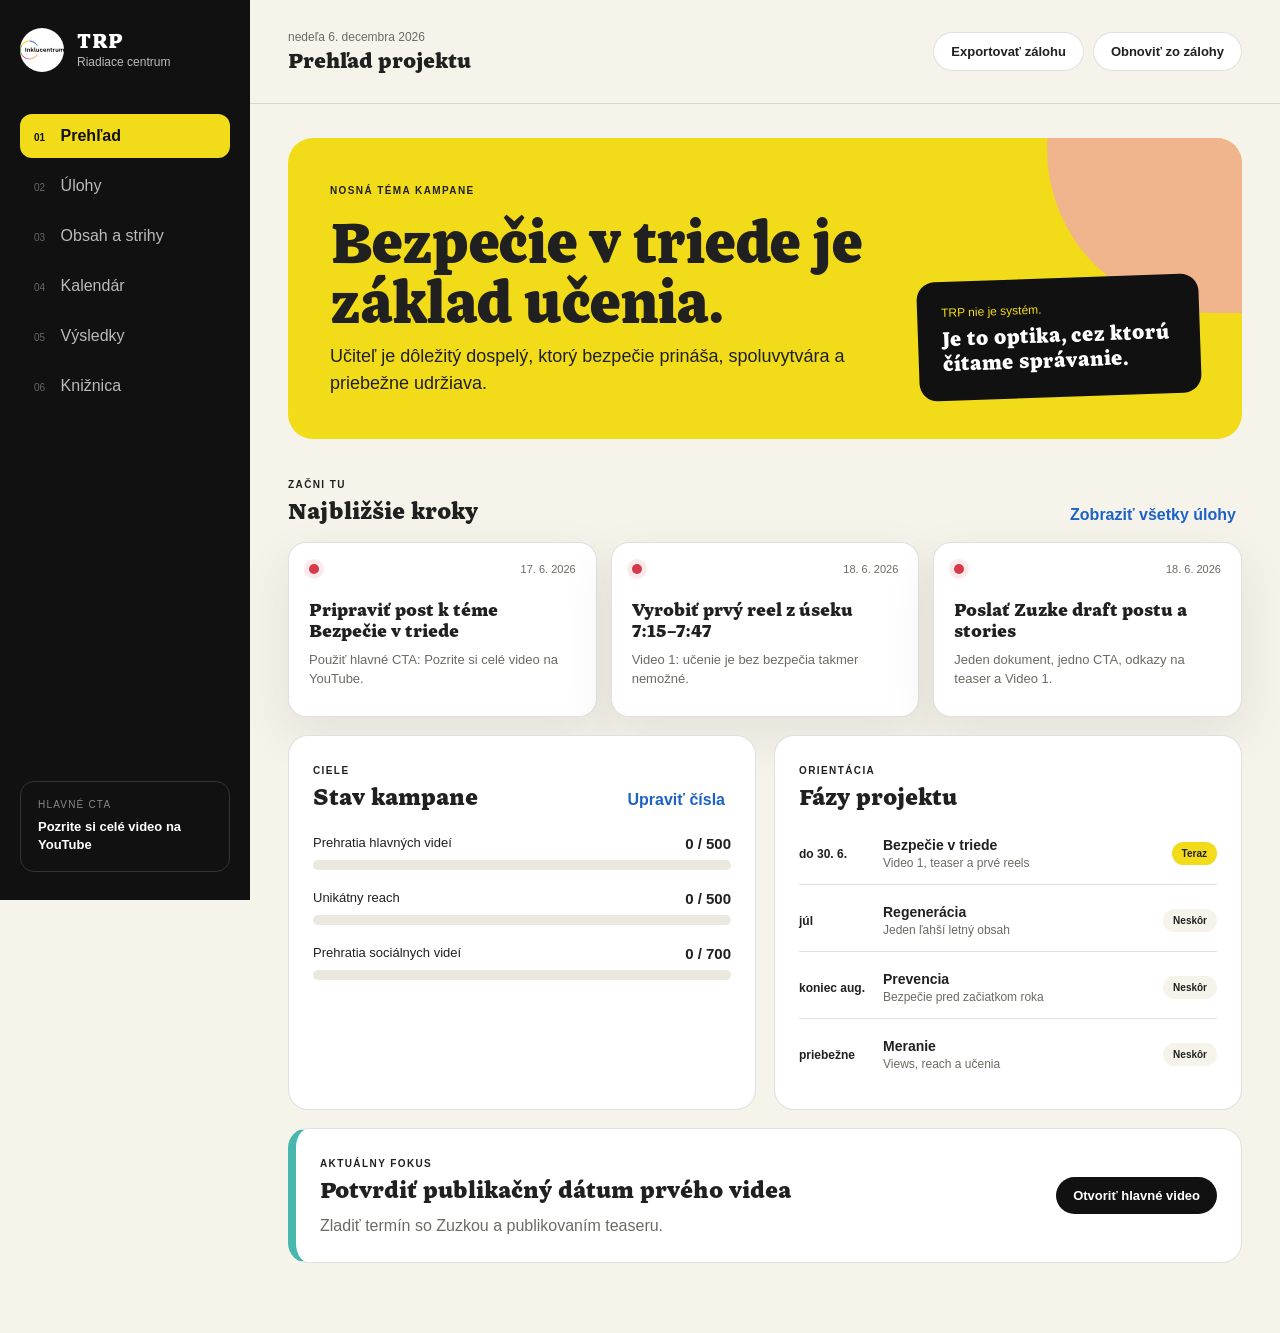
==== dashboard/index.html @ fccb1de4 "Publish TRP campaign dashboard" ====
<!doctype html>
<html lang="sk">
<head>
  <meta charset="utf-8">
  <meta name="viewport" content="width=device-width, initial-scale=1">
  <meta name="theme-color" content="#f2db18">
  <title>TRP Riadiace centrum</title>
  <link rel="stylesheet" href="styles.css">
</head>
<body>
  <div class="app-shell">
    <aside class="sidebar">
      <div class="brand">
        <img src="../assets/Inklucentrum_logo_kruh.svg" alt="">
        <div>
          <strong>TRP</strong>
          <span>Riadiace centrum</span>
        </div>
      </div>

      <nav class="nav" aria-label="Hlavná navigácia">
        <button class="nav-item active" data-view="overview"><span>01</span> Prehľad</button>
        <button class="nav-item" data-view="tasks"><span>02</span> Úlohy</button>
        <button class="nav-item" data-view="content"><span>03</span> Obsah a strihy</button>
        <button class="nav-item" data-view="calendar"><span>04</span> Kalendár</button>
        <button class="nav-item" data-view="results"><span>05</span> Výsledky</button>
        <button class="nav-item" data-view="library"><span>06</span> Knižnica</button>
      </nav>

      <div class="sidebar-foot">
        <span>Hlavné CTA</span>
        <strong>Pozrite si celé video na YouTube</strong>
      </div>
    </aside>

    <main>
      <header class="topbar">
        <button class="menu-button" id="menuButton" aria-label="Otvoriť menu">Menu</button>
        <div>
          <p id="todayLabel"></p>
          <h1 id="viewTitle">Prehľad projektu</h1>
        </div>
        <div class="top-actions">
          <button class="button secondary" id="exportButton">Exportovať zálohu</button>
          <label class="button secondary file-button">
            Obnoviť zo zálohy
            <input type="file" id="importInput" accept=".json">
          </label>
        </div>
      </header>

      <section class="view active" id="overview">
        <div class="hero">
          <div>
            <span class="eyebrow">Nosná téma kampane</span>
            <h2>Bezpečie v triede je základ učenia.</h2>
            <p>Učiteľ je dôležitý dospelý, ktorý bezpečie prináša, spoluvytvára a priebežne udržiava.</p>
          </div>
          <div class="hero-statement">
            <span>TRP nie je systém.</span>
            <strong>Je to optika, cez ktorú čítame správanie.</strong>
          </div>
        </div>

        <div class="section-heading">
          <div>
            <span class="section-kicker">Začni tu</span>
            <h3>Najbližšie kroky</h3>
          </div>
          <button class="text-button" data-go="tasks">Zobraziť všetky úlohy</button>
        </div>
        <div class="next-actions" id="nextActions"></div>

        <div class="dashboard-grid">
          <section class="panel">
            <div class="panel-head">
              <div>
                <span class="section-kicker">Ciele</span>
                <h3>Stav kampane</h3>
              </div>
              <button class="text-button" data-go="results">Upraviť čísla</button>
            </div>
            <div id="overviewMetrics" class="metric-stack"></div>
          </section>

          <section class="panel">
            <div class="panel-head">
              <div>
                <span class="section-kicker">Orientácia</span>
                <h3>Fázy projektu</h3>
              </div>
            </div>
            <div class="phase-list" id="phaseList"></div>
          </section>
        </div>

        <section class="panel focus-panel">
          <div>
            <span class="section-kicker">Aktuálny fokus</span>
            <h3 id="focusTitle"></h3>
            <p id="focusDescription"></p>
          </div>
          <a class="button dark" id="focusLink" target="_blank" rel="noreferrer">Otvoriť hlavné video</a>
        </section>
      </section>

      <section class="view" id="tasks">
        <div class="toolbar">
          <div class="filter-group" id="taskFilters">
            <button class="filter active" data-filter="all">Všetky</button>
            <button class="filter" data-filter="next">Najbližšie</button>
            <button class="filter" data-filter="progress">Rozpracované</button>
            <button class="filter" data-filter="done">Hotové</button>
          </div>
          <button class="button dark" id="addTaskButton">+ Pridať úlohu</button>
        </div>
        <div id="taskList" class="task-board"></div>
      </section>

      <section class="view" id="content">
        <div class="content-intro">
          <div>
            <span class="section-kicker">Video knižnica</span>
            <h2>Čo publikovať a odkiaľ strihať</h2>
            <p>Vyber video, pozri odporúčané pasáže a priebežne označuj, čo je vybrané, v strihu alebo publikované.</p>
          </div>
        </div>
        <div class="video-tabs" id="videoTabs"></div>
        <div id="videoDetail"></div>
      </section>

      <section class="view" id="calendar">
        <div class="toolbar">
          <div>
            <span class="section-kicker">Publikačný plán</span>
            <h2>Kalendár výstupov</h2>
          </div>
          <button class="button dark" id="addCalendarButton">+ Pridať výstup</button>
        </div>
        <div class="calendar-list" id="calendarList"></div>
      </section>

      <section class="view" id="results">
        <div class="results-layout">
          <section>
            <span class="section-kicker">KPI</span>
            <h2>Výsledky kampane</h2>
            <p class="lead">Čísla aktualizuj raz týždenne. Prehratia a unikátny reach sleduj oddelene.</p>
            <div id="metricEditor" class="metric-editor"></div>
          </section>
          <aside class="result-note">
            <span>Pravidlo merania</span>
            <h3>500 videní nie je automaticky 500 ľudí.</h3>
            <p>YouTube prehratia, unikátny reach a prehratia sociálnych videí zapisuj do samostatných polí.</p>
            <label>
              Poznámka k vyhodnoteniu
              <textarea id="resultsNote" rows="8" placeholder="Čo fungovalo, čo zmeniť budúci týždeň..."></textarea>
            </label>
          </aside>
        </div>
      </section>

      <section class="view" id="library">
        <div class="content-intro">
          <div>
            <span class="section-kicker">Všetko na jednom mieste</span>
            <h2>Knižnica projektu</h2>
            <p>Odkazy na videá a pôvodné pracovné podklady. Dashboard je hlavné pracovné miesto, tieto súbory slúžia ako detailný zdroj.</p>
          </div>
        </div>
        <div id="libraryGrid" class="library-grid"></div>
      </section>
    </main>
  </div>

  <dialog id="taskDialog">
    <form method="dialog" id="taskForm">
      <div class="dialog-head">
        <h2>Nová úloha</h2>
        <button value="cancel" class="icon-button" aria-label="Zavrieť">×</button>
      </div>
      <label>Názov úlohy<input name="title" required></label>
      <label>Termín<input name="due" type="date"></label>
      <label>Fáza
        <select name="phase">
          <option value="Jún">Jún</option>
          <option value="Leto">Leto</option>
          <option value="August">August</option>
          <option value="Priebežne">Priebežne</option>
        </select>
      </label>
      <label>Detail<textarea name="detail" rows="4"></textarea></label>
      <button class="button dark" value="default">Pridať úlohu</button>
    </form>
  </dialog>

  <dialog id="calendarDialog">
    <form method="dialog" id="calendarForm">
      <div class="dialog-head">
        <h2>Nový výstup</h2>
        <button value="cancel" class="icon-button" aria-label="Zavrieť">×</button>
      </div>
      <label>Dátum<input name="date" type="date" required></label>
      <label>Názov<input name="title" required></label>
      <label>Kanál<input name="channel" placeholder="Instagram / Facebook"></label>
      <label>CTA<input name="cta" value="Pozrite si celé video na YouTube"></label>
      <button class="button dark" value="default">Pridať výstup</button>
    </form>
  </dialog>

  <div class="toast" id="toast" role="status"></div>
  <script src="app.js"></script>
</body>
</html>
---- dashboard/styles.css ----
@font-face {
  font-family: "Inka";
  src: url("../assets/InkaBSmall-Black.woff") format("woff");
  font-weight: 900;
}

:root {
  --yellow: #f2db18;
  --black: #111111;
  --ink: #202020;
  --muted: #6b6b65;
  --paper: #f6f4ea;
  --white: #ffffff;
  --blue: #1d62c7;
  --red: #d53a4a;
  --green: #4fa66a;
  --pink: #f2a7ba;
  --teal: #48b7ae;
  --line: rgba(17, 17, 17, .13);
  --shadow: 0 18px 50px rgba(32, 32, 32, .09);
}

* { box-sizing: border-box; }
html { scroll-behavior: smooth; }
body {
  margin: 0;
  color: var(--ink);
  background: var(--paper);
  font-family: "Segoe UI", Arial, sans-serif;
}
button, input, select, textarea { font: inherit; }
button, a { -webkit-tap-highlight-color: transparent; }
button { color: inherit; }

.app-shell { min-height: 100vh; display: grid; grid-template-columns: 250px 1fr; }
.sidebar {
  position: fixed;
  inset: 0 auto 0 0;
  width: 250px;
  padding: 28px 20px;
  background: var(--black);
  color: var(--white);
  display: flex;
  flex-direction: column;
  z-index: 20;
}
.brand { display: flex; gap: 13px; align-items: center; margin-bottom: 42px; }
.brand img { width: 44px; height: 44px; background: white; border-radius: 50%; }
.brand strong { display: block; font: 900 22px/1 "Inka", sans-serif; letter-spacing: .03em; }
.brand span { font-size: 12px; color: #bbb; }
.nav { display: grid; gap: 6px; }
.nav-item {
  border: 0;
  border-radius: 12px;
  background: transparent;
  color: #bbb;
  padding: 13px 14px;
  text-align: left;
  cursor: pointer;
  transition: .2s ease;
}
.nav-item span { color: #666; font-size: 10px; margin-right: 11px; }
.nav-item:hover { color: white; background: #262626; }
.nav-item.active { color: var(--black); background: var(--yellow); font-weight: 700; }
.nav-item.active span { color: var(--black); }
.sidebar-foot {
  margin-top: auto;
  padding: 17px;
  border: 1px solid #343434;
  border-radius: 14px;
}
.sidebar-foot span { display: block; color: #888; font-size: 10px; text-transform: uppercase; letter-spacing: .12em; margin-bottom: 7px; }
.sidebar-foot strong { font-size: 13px; line-height: 1.35; }

main { grid-column: 2; min-width: 0; }
.topbar {
  min-height: 104px;
  padding: 25px 38px;
  display: flex;
  justify-content: space-between;
  align-items: center;
  border-bottom: 1px solid var(--line);
  background: rgba(246, 244, 234, .92);
  backdrop-filter: blur(16px);
  position: sticky;
  top: 0;
  z-index: 10;
}
.topbar p { margin: 0 0 4px; color: var(--muted); font-size: 12px; }
.topbar h1 { margin: 0; font: 900 23px/1.1 "Inka", sans-serif; }
.top-actions { display: flex; gap: 9px; }
.menu-button { display: none; }
.file-button input { display: none; }
.button {
  display: inline-flex;
  align-items: center;
  justify-content: center;
  border: 0;
  border-radius: 999px;
  padding: 11px 17px;
  cursor: pointer;
  font-weight: 700;
  font-size: 13px;
  text-decoration: none;
  transition: transform .18s ease, box-shadow .18s ease;
}
.button:hover { transform: translateY(-1px); box-shadow: 0 7px 20px rgba(0,0,0,.13); }
.button.secondary { background: var(--white); border: 1px solid var(--line); }
.button.dark { background: var(--black); color: var(--white); }
.text-button {
  border: 0;
  background: none;
  color: var(--blue);
  font-weight: 700;
  cursor: pointer;
}

.view { display: none; padding: 34px 38px 70px; animation: reveal .32s ease; }
.view.active { display: block; }
@keyframes reveal { from { opacity: 0; transform: translateY(7px); } }

.hero {
  min-height: 275px;
  padding: 42px;
  border-radius: 25px;
  background: var(--yellow);
  display: grid;
  grid-template-columns: 1.45fr .75fr;
  gap: 42px;
  align-items: end;
  position: relative;
  overflow: hidden;
}
.hero::after {
  content: "";
  position: absolute;
  width: 280px;
  height: 280px;
  border-radius: 46% 54% 35% 65%;
  background: var(--pink);
  right: -85px;
  top: -105px;
  opacity: .72;
}
.eyebrow, .section-kicker {
  font-size: 10px;
  text-transform: uppercase;
  letter-spacing: .14em;
  font-weight: 800;
}
.hero h2, .content-intro h2, .toolbar h2, .results-layout h2 {
  margin: 13px 0;
  font: 900 clamp(34px, 5vw, 62px)/.96 "Inka", sans-serif;
  letter-spacing: -.025em;
}
.hero p { max-width: 670px; margin: 0; font-size: 18px; line-height: 1.5; }
.hero-statement {
  z-index: 1;
  background: var(--black);
  color: white;
  border-radius: 18px;
  padding: 24px;
  transform: rotate(-2deg);
}
.hero-statement span { display: block; color: var(--yellow); font-size: 12px; margin-bottom: 6px; }
.hero-statement strong { font: 900 22px/1.15 "Inka", sans-serif; }

.section-heading, .panel-head, .toolbar {
  display: flex;
  justify-content: space-between;
  align-items: end;
  gap: 20px;
}
.section-heading { margin: 35px 0 17px; }
.section-heading h3, .panel-head h3, .focus-panel h3 { margin: 5px 0 0; font: 900 25px/1.1 "Inka", sans-serif; }
.next-actions { display: grid; grid-template-columns: repeat(3, 1fr); gap: 14px; }
.action-card {
  min-height: 175px;
  background: var(--white);
  border-radius: 18px;
  padding: 20px;
  border: 1px solid var(--line);
  box-shadow: var(--shadow);
  display: flex;
  flex-direction: column;
}
.action-card.done { opacity: .58; }
.action-card-top { display: flex; align-items: center; justify-content: space-between; gap: 12px; }
.status-dot { width: 10px; height: 10px; border-radius: 50%; background: var(--red); box-shadow: 0 0 0 5px rgba(213,58,74,.11); }
.status-dot.progress { background: var(--blue); box-shadow: 0 0 0 5px rgba(29,98,199,.11); }
.status-dot.done { background: var(--green); box-shadow: 0 0 0 5px rgba(79,166,106,.13); }
.date-pill { font-size: 11px; color: var(--muted); }
.action-card h4 { margin: 24px 0 9px; font: 900 19px/1.15 "Inka", sans-serif; }
.action-card p { margin: 0; color: var(--muted); font-size: 13px; line-height: 1.45; }

.dashboard-grid { display: grid; grid-template-columns: 1fr 1fr; gap: 18px; margin-top: 18px; }
.panel { background: var(--white); padding: 24px; border: 1px solid var(--line); border-radius: 20px; }
.metric-stack { display: grid; gap: 20px; margin-top: 25px; }
.metric-row-head { display: flex; justify-content: space-between; margin-bottom: 8px; font-size: 13px; }
.metric-row-head strong { font-size: 15px; }
.progress-track { height: 10px; border-radius: 999px; background: #eae8df; overflow: hidden; }
.progress-fill { height: 100%; border-radius: inherit; transition: width .5s ease; }
.phase-list { margin-top: 19px; display: grid; gap: 11px; }
.phase {
  display: grid;
  grid-template-columns: 70px 1fr auto;
  gap: 14px;
  align-items: center;
  border-bottom: 1px solid var(--line);
  padding: 8px 0 14px;
}
.phase:last-child { border: 0; }
.phase-date { font-weight: 800; font-size: 12px; }
.phase strong { display: block; font-size: 14px; }
.phase p { margin: 3px 0 0; color: var(--muted); font-size: 12px; }
.phase-state { padding: 6px 10px; border-radius: 999px; font-size: 10px; font-weight: 800; background: var(--paper); }
.phase-state.current { background: var(--yellow); }
.focus-panel {
  margin-top: 18px;
  display: flex;
  justify-content: space-between;
  align-items: center;
  gap: 25px;
  border-left: 8px solid var(--teal);
}
.focus-panel p { max-width: 760px; margin: 10px 0 0; color: var(--muted); line-height: 1.5; }

.toolbar { margin-bottom: 25px; }
.filter-group { display: flex; flex-wrap: wrap; gap: 7px; }
.filter {
  border: 1px solid var(--line);
  background: var(--white);
  padding: 8px 13px;
  border-radius: 999px;
  cursor: pointer;
  font-size: 12px;
}
.filter.active { background: var(--black); color: white; }
.task-board { display: grid; gap: 11px; }
.task-item {
  background: var(--white);
  border: 1px solid var(--line);
  border-radius: 16px;
  padding: 16px 18px;
  display: grid;
  grid-template-columns: auto 1fr 130px 105px auto;
  align-items: center;
  gap: 15px;
}
.task-check { width: 22px; height: 22px; accent-color: var(--green); cursor: pointer; }
.task-item h4 { margin: 0 0 3px; font-size: 15px; }
.task-item p { margin: 0; color: var(--muted); font-size: 12px; }
.task-item.completed h4 { text-decoration: line-through; color: var(--muted); }
.task-phase, .task-due { font-size: 11px; color: var(--muted); }
.status-select { border: 1px solid var(--line); border-radius: 9px; padding: 7px; background: var(--paper); font-size: 11px; }
.delete-button, .icon-button { border: 0; background: transparent; cursor: pointer; color: var(--muted); font-size: 18px; }

.content-intro { margin-bottom: 25px; max-width: 970px; }
.content-intro p, .lead { color: var(--muted); line-height: 1.6; max-width: 760px; }
.video-tabs { display: flex; gap: 9px; overflow-x: auto; padding-bottom: 8px; }
.video-tab {
  flex: 0 0 auto;
  border: 1px solid var(--line);
  background: var(--white);
  border-radius: 13px;
  padding: 12px 16px;
  cursor: pointer;
  text-align: left;
}
.video-tab span { display: block; color: var(--muted); font-size: 10px; margin-bottom: 3px; }
.video-tab.active { background: var(--yellow); border-color: var(--black); }
.video-layout { display: grid; grid-template-columns: 340px 1fr; gap: 18px; margin-top: 18px; }
.video-summary {
  background: var(--black);
  color: white;
  border-radius: 20px;
  padding: 24px;
  align-self: start;
  position: sticky;
  top: 127px;
}
.video-summary .tag { color: var(--yellow); font-size: 11px; }
.video-summary h3 { font: 900 29px/1.05 "Inka", sans-serif; margin: 12px 0; }
.video-summary p { color: #bbb; line-height: 1.55; font-size: 13px; }
.video-summary .button { margin-top: 14px; background: var(--yellow); color: var(--black); }
.clip-list { display: grid; gap: 12px; }
.clip {
  background: var(--white);
  border: 1px solid var(--line);
  border-radius: 18px;
  padding: 20px;
}
.clip-top { display: flex; justify-content: space-between; gap: 20px; }
.clip-time { color: var(--blue); font-weight: 900; font-size: 13px; }
.clip h4 { font: 900 19px/1.15 "Inka", sans-serif; margin: 10px 0 7px; }
.clip p { color: var(--muted); font-size: 13px; line-height: 1.5; }
.clip-hook { background: var(--paper); border-radius: 10px; padding: 11px 13px; color: var(--ink) !important; }
.clip-actions { display: flex; justify-content: space-between; align-items: center; gap: 10px; margin-top: 14px; }
.clip-status { border: 1px solid var(--line); border-radius: 999px; padding: 8px 12px; background: white; font-size: 11px; }

.calendar-list { display: grid; gap: 10px; }
.calendar-item {
  display: grid;
  grid-template-columns: 100px 1fr 170px 210px 120px auto;
  gap: 14px;
  align-items: center;
  background: var(--white);
  border: 1px solid var(--line);
  padding: 15px 17px;
  border-radius: 15px;
}
.calendar-date { font-weight: 900; font-size: 12px; }
.calendar-title strong { display: block; font-size: 14px; }
.calendar-title span, .calendar-channel, .calendar-cta { color: var(--muted); font-size: 11px; }

.results-layout { display: grid; grid-template-columns: 1fr 360px; gap: 28px; }
.metric-editor { display: grid; grid-template-columns: repeat(2, 1fr); gap: 14px; margin-top: 30px; }
.metric-card { background: var(--white); border: 1px solid var(--line); padding: 20px; border-radius: 18px; }
.metric-card label { font-size: 12px; color: var(--muted); }
.metric-input-row { display: grid; grid-template-columns: 1fr auto; gap: 10px; align-items: end; margin: 12px 0; }
.metric-input-row input {
  width: 100%;
  border: 0;
  border-bottom: 2px solid var(--black);
  font: 900 35px/1 "Inka", sans-serif;
  background: transparent;
}
.metric-input-row span { color: var(--muted); padding-bottom: 5px; }
.metric-card small { color: var(--muted); }
.result-note {
  background: var(--yellow);
  border-radius: 22px;
  padding: 25px;
  align-self: start;
  position: sticky;
  top: 127px;
}
.result-note > span { font-size: 10px; text-transform: uppercase; letter-spacing: .13em; font-weight: 800; }
.result-note h3 { font: 900 29px/1.05 "Inka", sans-serif; }
.result-note p { line-height: 1.5; font-size: 13px; }
label { display: grid; gap: 7px; font-weight: 700; font-size: 12px; }
input, textarea, select {
  border: 1px solid var(--line);
  border-radius: 10px;
  padding: 10px 11px;
  background: white;
}
textarea { resize: vertical; }

.library-grid { display: grid; grid-template-columns: repeat(3, 1fr); gap: 15px; }
.library-card {
  background: var(--white);
  border: 1px solid var(--line);
  border-radius: 18px;
  padding: 21px;
  min-height: 175px;
  display: flex;
  flex-direction: column;
  text-decoration: none;
  color: inherit;
  transition: transform .2s ease, box-shadow .2s ease;
}
.library-card:hover { transform: translateY(-3px); box-shadow: var(--shadow); }
.library-card .library-type { font-size: 10px; text-transform: uppercase; letter-spacing: .12em; color: var(--blue); }
.library-card h3 { font: 900 20px/1.15 "Inka", sans-serif; margin: 16px 0 8px; }
.library-card p { color: var(--muted); font-size: 12px; line-height: 1.5; }
.library-card strong { margin-top: auto; font-size: 12px; }

dialog { border: 0; border-radius: 20px; padding: 0; width: min(510px, calc(100% - 30px)); box-shadow: 0 30px 100px rgba(0,0,0,.28); }
dialog::backdrop { background: rgba(17,17,17,.56); backdrop-filter: blur(4px); }
dialog form { padding: 24px; display: grid; gap: 16px; }
.dialog-head { display: flex; justify-content: space-between; align-items: center; }
.dialog-head h2 { margin: 0; font: 900 25px/1 "Inka", sans-serif; }
.toast {
  position: fixed;
  right: 25px;
  bottom: 25px;
  background: var(--black);
  color: white;
  padding: 12px 17px;
  border-radius: 10px;
  opacity: 0;
  transform: translateY(10px);
  pointer-events: none;
  transition: .2s ease;
  z-index: 50;
}
.toast.visible { opacity: 1; transform: none; }

@media (max-width: 1050px) {
  .app-shell { grid-template-columns: 210px 1fr; }
  .sidebar { width: 210px; }
  .next-actions, .library-grid { grid-template-columns: repeat(2, 1fr); }
  .calendar-item { grid-template-columns: 90px 1fr 140px 100px auto; }
  .calendar-cta { display: none; }
}

@media (max-width: 800px) {
  .app-shell { display: block; }
  .sidebar { transform: translateX(-105%); transition: transform .25s ease; box-shadow: 20px 0 60px rgba(0,0,0,.2); }
  .sidebar.open { transform: none; }
  main { width: 100%; }
  .menu-button { display: inline-flex; border: 0; background: var(--yellow); padding: 8px 11px; border-radius: 8px; font-weight: 800; }
  .topbar { padding: 18px; gap: 12px; }
  .top-actions { display: none; }
  .view { padding: 22px 18px 60px; }
  .hero { grid-template-columns: 1fr; padding: 28px; }
  .next-actions, .dashboard-grid, .results-layout, .metric-editor, .library-grid { grid-template-columns: 1fr; }
  .video-layout { grid-template-columns: 1fr; }
  .video-summary, .result-note { position: static; }
  .task-item { grid-template-columns: auto 1fr auto; }
  .task-phase, .task-due { display: none; }
  .calendar-item { grid-template-columns: 78px 1fr auto; }
  .calendar-channel, .calendar-cta, .calendar-item .status-select { display: none; }
  .focus-panel { align-items: flex-start; flex-direction: column; }
}
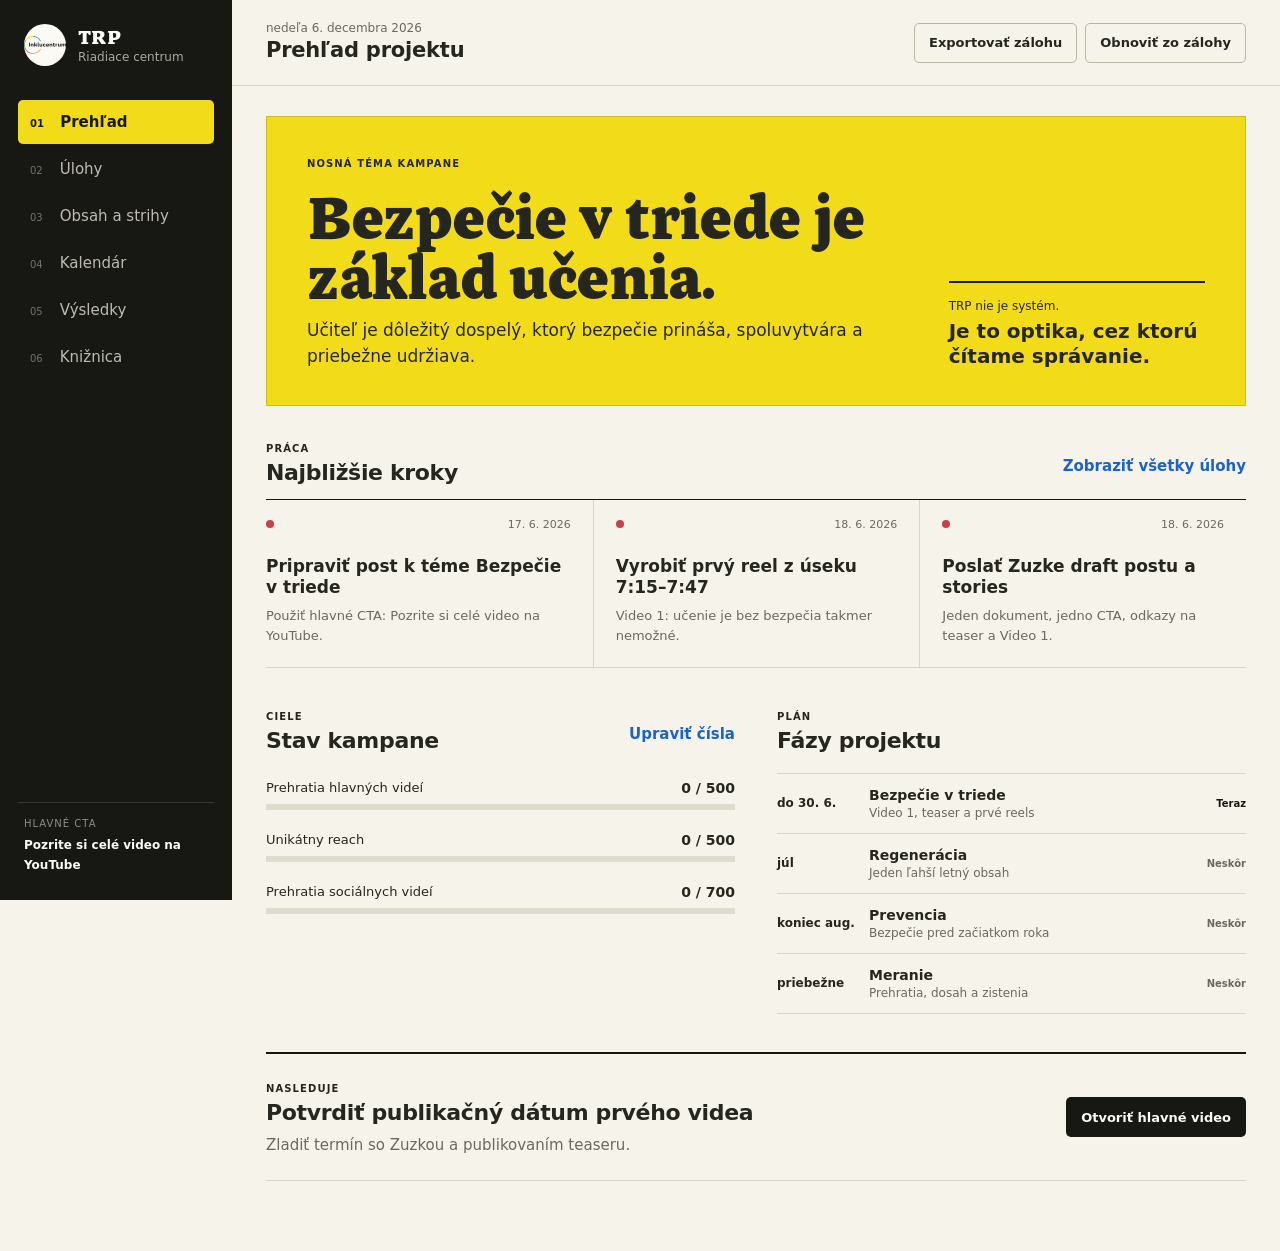
==== commit e62b4aed: "Refine TRP dashboard interface" ====
--- a/dashboard/index.html
+++ b/dashboard/index.html
@@ -64,7 +64,7 @@
 
         <div class="section-heading">
           <div>
-            <span class="section-kicker">Začni tu</span>
+            <span class="section-kicker">Práca</span>
             <h3>Najbližšie kroky</h3>
           </div>
           <button class="text-button" data-go="tasks">Zobraziť všetky úlohy</button>
@@ -86,7 +86,7 @@
           <section class="panel">
             <div class="panel-head">
               <div>
-                <span class="section-kicker">Orientácia</span>
+                <span class="section-kicker">Plán</span>
                 <h3>Fázy projektu</h3>
               </div>
             </div>
@@ -96,7 +96,7 @@
 
         <section class="panel focus-panel">
           <div>
-            <span class="section-kicker">Aktuálny fokus</span>
+            <span class="section-kicker">Nasleduje</span>
             <h3 id="focusTitle"></h3>
             <p id="focusDescription"></p>
           </div>
@@ -122,7 +122,7 @@
           <div>
             <span class="section-kicker">Video knižnica</span>
             <h2>Čo publikovať a odkiaľ strihať</h2>
-            <p>Vyber video, pozri odporúčané pasáže a priebežne označuj, čo je vybrané, v strihu alebo publikované.</p>
+            <p>Pri každom videu nájdeš odporúčané pasáže, hook a stav spracovania.</p>
           </div>
         </div>
         <div class="video-tabs" id="videoTabs"></div>
@@ -143,7 +143,7 @@
       <section class="view" id="results">
         <div class="results-layout">
           <section>
-            <span class="section-kicker">KPI</span>
+            <span class="section-kicker">Meranie</span>
             <h2>Výsledky kampane</h2>
             <p class="lead">Čísla aktualizuj raz týždenne. Prehratia a unikátny reach sleduj oddelene.</p>
             <div id="metricEditor" class="metric-editor"></div>
@@ -163,9 +163,9 @@
       <section class="view" id="library">
         <div class="content-intro">
           <div>
-            <span class="section-kicker">Všetko na jednom mieste</span>
+            <span class="section-kicker">Zdroje</span>
             <h2>Knižnica projektu</h2>
-            <p>Odkazy na videá a pôvodné pracovné podklady. Dashboard je hlavné pracovné miesto, tieto súbory slúžia ako detailný zdroj.</p>
+            <p>Videá a detailné pracovné podklady kampane.</p>
           </div>
         </div>
         <div id="libraryGrid" class="library-grid"></div>
--- a/dashboard/styles.css
+++ b/dashboard/styles.css
@@ -2,22 +2,23 @@
   font-family: "Inka";
   src: url("../assets/InkaBSmall-Black.woff") format("woff");
   font-weight: 900;
+  font-display: swap;
 }
 
 :root {
   --yellow: #f2db18;
-  --black: #111111;
-  --ink: #202020;
-  --muted: #6b6b65;
+  --black: #171713;
+  --ink: #262620;
+  --muted: #6a695f;
   --paper: #f6f4ea;
-  --white: #ffffff;
+  --surface: #fbfaf4;
   --blue: #1d62c7;
-  --red: #d53a4a;
-  --green: #4fa66a;
-  --pink: #f2a7ba;
-  --teal: #48b7ae;
-  --line: rgba(17, 17, 17, .13);
-  --shadow: 0 18px 50px rgba(32, 32, 32, .09);
+  --red: #c93e4b;
+  --green: #3f8f59;
+  --teal: #369d96;
+  --line: #d9d6c8;
+  --line-dark: #b9b5a5;
+  --focus: #1d62c7;
 }
 
 * { box-sizing: border-box; }
@@ -26,144 +27,151 @@
   margin: 0;
   color: var(--ink);
   background: var(--paper);
-  font-family: "Segoe UI", Arial, sans-serif;
+  font-family: -apple-system, BlinkMacSystemFont, "Segoe UI", system-ui, sans-serif;
+  font-size: 15px;
 }
 button, input, select, textarea { font: inherit; }
 button, a { -webkit-tap-highlight-color: transparent; }
 button { color: inherit; }
-
-.app-shell { min-height: 100vh; display: grid; grid-template-columns: 250px 1fr; }
+button:focus-visible, a:focus-visible, input:focus-visible, select:focus-visible, textarea:focus-visible {
+  outline: 3px solid color-mix(in srgb, var(--focus) 35%, transparent);
+  outline-offset: 2px;
+}
+
+.app-shell { min-height: 100vh; display: grid; grid-template-columns: 232px 1fr; }
 .sidebar {
   position: fixed;
   inset: 0 auto 0 0;
-  width: 250px;
-  padding: 28px 20px;
+  width: 232px;
+  padding: 24px 18px;
   background: var(--black);
-  color: var(--white);
+  color: var(--surface);
   display: flex;
   flex-direction: column;
   z-index: 20;
 }
-.brand { display: flex; gap: 13px; align-items: center; margin-bottom: 42px; }
-.brand img { width: 44px; height: 44px; background: white; border-radius: 50%; }
-.brand strong { display: block; font: 900 22px/1 "Inka", sans-serif; letter-spacing: .03em; }
-.brand span { font-size: 12px; color: #bbb; }
-.nav { display: grid; gap: 6px; }
+.brand { display: flex; gap: 12px; align-items: center; margin: 0 6px 34px; }
+.brand img { width: 42px; height: 42px; background: var(--surface); border-radius: 50%; }
+.brand strong { display: block; font: 900 21px/1 "Inka", sans-serif; letter-spacing: .02em; }
+.brand span { font-size: 12px; color: #aaa99f; }
+.nav { display: grid; gap: 3px; }
 .nav-item {
+  min-height: 44px;
   border: 0;
-  border-radius: 12px;
+  border-radius: 5px;
   background: transparent;
-  color: #bbb;
-  padding: 13px 14px;
+  color: #bdbbb1;
+  padding: 11px 12px;
   text-align: left;
   cursor: pointer;
-  transition: .2s ease;
-}
-.nav-item span { color: #666; font-size: 10px; margin-right: 11px; }
-.nav-item:hover { color: white; background: #262626; }
+  transition: background-color 160ms ease-out, color 160ms ease-out;
+}
+.nav-item span { display: inline-block; width: 25px; color: #737269; font-size: 10px; }
+.nav-item:hover { color: var(--surface); background: #282822; }
 .nav-item.active { color: var(--black); background: var(--yellow); font-weight: 700; }
 .nav-item.active span { color: var(--black); }
 .sidebar-foot {
   margin-top: auto;
-  padding: 17px;
-  border: 1px solid #343434;
-  border-radius: 14px;
-}
-.sidebar-foot span { display: block; color: #888; font-size: 10px; text-transform: uppercase; letter-spacing: .12em; margin-bottom: 7px; }
-.sidebar-foot strong { font-size: 13px; line-height: 1.35; }
+  padding: 15px 6px 2px;
+  border-top: 1px solid #383830;
+}
+.sidebar-foot span {
+  display: block;
+  color: #8f8e85;
+  font-size: 10px;
+  text-transform: uppercase;
+  letter-spacing: .1em;
+  margin-bottom: 6px;
+}
+.sidebar-foot strong { font-size: 12px; line-height: 1.45; font-weight: 600; }
 
 main { grid-column: 2; min-width: 0; }
 .topbar {
-  min-height: 104px;
-  padding: 25px 38px;
+  min-height: 86px;
+  padding: 19px 34px;
   display: flex;
   justify-content: space-between;
   align-items: center;
   border-bottom: 1px solid var(--line);
-  background: rgba(246, 244, 234, .92);
-  backdrop-filter: blur(16px);
+  background: var(--paper);
   position: sticky;
   top: 0;
   z-index: 10;
 }
-.topbar p { margin: 0 0 4px; color: var(--muted); font-size: 12px; }
-.topbar h1 { margin: 0; font: 900 23px/1.1 "Inka", sans-serif; }
-.top-actions { display: flex; gap: 9px; }
+.topbar p { margin: 0 0 3px; color: var(--muted); font-size: 12px; }
+.topbar h1 { margin: 0; font-size: 21px; line-height: 1.2; letter-spacing: -.01em; }
+.top-actions { display: flex; gap: 8px; }
 .menu-button { display: none; }
 .file-button input { display: none; }
 .button {
+  min-height: 40px;
   display: inline-flex;
   align-items: center;
   justify-content: center;
-  border: 0;
-  border-radius: 999px;
-  padding: 11px 17px;
+  border: 1px solid transparent;
+  border-radius: 5px;
+  padding: 9px 14px;
   cursor: pointer;
-  font-weight: 700;
+  font-weight: 650;
   font-size: 13px;
   text-decoration: none;
-  transition: transform .18s ease, box-shadow .18s ease;
-}
-.button:hover { transform: translateY(-1px); box-shadow: 0 7px 20px rgba(0,0,0,.13); }
-.button.secondary { background: var(--white); border: 1px solid var(--line); }
-.button.dark { background: var(--black); color: var(--white); }
+  transition: background-color 160ms ease-out, border-color 160ms ease-out, color 160ms ease-out;
+}
+.button:hover { box-shadow: none; transform: none; }
+.button.secondary { background: transparent; border-color: var(--line-dark); }
+.button.secondary:hover { background: var(--surface); border-color: var(--black); }
+.button.dark { background: var(--black); color: var(--surface); }
+.button.dark:hover { background: #34342d; }
 .text-button {
+  min-height: 40px;
   border: 0;
+  border-bottom: 1px solid transparent;
   background: none;
   color: var(--blue);
-  font-weight: 700;
+  padding: 5px 0;
+  font-weight: 650;
   cursor: pointer;
 }
-
-.view { display: none; padding: 34px 38px 70px; animation: reveal .32s ease; }
+.text-button:hover { border-bottom-color: currentColor; }
+
+.view { display: none; padding: 30px 34px 70px; }
 .view.active { display: block; }
-@keyframes reveal { from { opacity: 0; transform: translateY(7px); } }
 
 .hero {
-  min-height: 275px;
-  padding: 42px;
-  border-radius: 25px;
+  min-height: 235px;
+  padding: 36px 40px;
   background: var(--yellow);
   display: grid;
-  grid-template-columns: 1.45fr .75fr;
-  gap: 42px;
+  grid-template-columns: minmax(0, 1.5fr) minmax(250px, .65fr);
+  gap: 50px;
   align-items: end;
-  position: relative;
-  overflow: hidden;
-}
-.hero::after {
-  content: "";
-  position: absolute;
-  width: 280px;
-  height: 280px;
-  border-radius: 46% 54% 35% 65%;
-  background: var(--pink);
-  right: -85px;
-  top: -105px;
-  opacity: .72;
+  border: 1px solid #d1bd13;
 }
 .eyebrow, .section-kicker {
   font-size: 10px;
   text-transform: uppercase;
-  letter-spacing: .14em;
-  font-weight: 800;
-}
-.hero h2, .content-intro h2, .toolbar h2, .results-layout h2 {
-  margin: 13px 0;
-  font: 900 clamp(34px, 5vw, 62px)/.96 "Inka", sans-serif;
+  letter-spacing: .11em;
+  font-weight: 750;
+}
+.hero h2 {
+  max-width: 760px;
+  margin: 15px 0 12px;
+  font: 900 clamp(38px, 5vw, 64px)/.94 "Inka", sans-serif;
+  letter-spacing: -.02em;
+}
+.content-intro h2, .toolbar h2, .results-layout h2 {
+  margin: 8px 0 10px;
+  font-size: 32px;
+  line-height: 1.05;
   letter-spacing: -.025em;
 }
-.hero p { max-width: 670px; margin: 0; font-size: 18px; line-height: 1.5; }
+.hero p { max-width: 670px; margin: 0; font-size: 17px; line-height: 1.5; }
 .hero-statement {
-  z-index: 1;
-  background: var(--black);
-  color: white;
-  border-radius: 18px;
-  padding: 24px;
-  transform: rotate(-2deg);
-}
-.hero-statement span { display: block; color: var(--yellow); font-size: 12px; margin-bottom: 6px; }
-.hero-statement strong { font: 900 22px/1.15 "Inka", sans-serif; }
+  border-top: 2px solid var(--black);
+  padding-top: 16px;
+}
+.hero-statement span { display: block; font-size: 12px; margin-bottom: 6px; }
+.hero-statement strong { font-size: 20px; line-height: 1.25; }
 
 .section-heading, .panel-head, .toolbar {
   display: flex;
@@ -171,246 +179,324 @@
   align-items: end;
   gap: 20px;
 }
-.section-heading { margin: 35px 0 17px; }
-.section-heading h3, .panel-head h3, .focus-panel h3 { margin: 5px 0 0; font: 900 25px/1.1 "Inka", sans-serif; }
-.next-actions { display: grid; grid-template-columns: repeat(3, 1fr); gap: 14px; }
+.section-heading { margin: 32px 0 12px; }
+.section-heading h3, .panel-head h3, .focus-panel h3 {
+  margin: 4px 0 0;
+  font-size: 22px;
+  line-height: 1.2;
+  letter-spacing: -.015em;
+}
+.next-actions {
+  border-top: 1px solid var(--black);
+  display: grid;
+  grid-template-columns: repeat(3, 1fr);
+}
 .action-card {
-  min-height: 175px;
-  background: var(--white);
-  border-radius: 18px;
-  padding: 20px;
-  border: 1px solid var(--line);
-  box-shadow: var(--shadow);
+  min-height: 168px;
+  padding: 18px 22px 22px 0;
+  border-bottom: 1px solid var(--line);
   display: flex;
   flex-direction: column;
 }
-.action-card.done { opacity: .58; }
+.action-card + .action-card { padding-left: 22px; border-left: 1px solid var(--line); }
+.action-card.done { opacity: .55; }
 .action-card-top { display: flex; align-items: center; justify-content: space-between; gap: 12px; }
-.status-dot { width: 10px; height: 10px; border-radius: 50%; background: var(--red); box-shadow: 0 0 0 5px rgba(213,58,74,.11); }
-.status-dot.progress { background: var(--blue); box-shadow: 0 0 0 5px rgba(29,98,199,.11); }
-.status-dot.done { background: var(--green); box-shadow: 0 0 0 5px rgba(79,166,106,.13); }
+.status-dot { width: 8px; height: 8px; border-radius: 50%; background: var(--red); }
+.status-dot.progress { background: var(--blue); }
+.status-dot.done { background: var(--green); }
 .date-pill { font-size: 11px; color: var(--muted); }
-.action-card h4 { margin: 24px 0 9px; font: 900 19px/1.15 "Inka", sans-serif; }
-.action-card p { margin: 0; color: var(--muted); font-size: 13px; line-height: 1.45; }
-
-.dashboard-grid { display: grid; grid-template-columns: 1fr 1fr; gap: 18px; margin-top: 18px; }
-.panel { background: var(--white); padding: 24px; border: 1px solid var(--line); border-radius: 20px; }
-.metric-stack { display: grid; gap: 20px; margin-top: 25px; }
+.action-card h4 { margin: 25px 0 8px; font-size: 17px; line-height: 1.25; }
+.action-card p { margin: 0; color: var(--muted); font-size: 13px; line-height: 1.5; }
+
+.dashboard-grid {
+  display: grid;
+  grid-template-columns: 1fr 1fr;
+  gap: 42px;
+  margin-top: 38px;
+}
+.panel { min-width: 0; }
+.metric-stack { display: grid; gap: 22px; margin-top: 25px; }
 .metric-row-head { display: flex; justify-content: space-between; margin-bottom: 8px; font-size: 13px; }
-.metric-row-head strong { font-size: 15px; }
-.progress-track { height: 10px; border-radius: 999px; background: #eae8df; overflow: hidden; }
-.progress-fill { height: 100%; border-radius: inherit; transition: width .5s ease; }
-.phase-list { margin-top: 19px; display: grid; gap: 11px; }
+.metric-row-head strong { font-size: 14px; }
+.progress-track { height: 6px; background: #dedbcf; overflow: hidden; }
+.progress-fill { height: 100%; transition: width 220ms ease-out; }
+.phase-list { margin-top: 18px; }
 .phase {
   display: grid;
-  grid-template-columns: 70px 1fr auto;
+  grid-template-columns: 78px 1fr 54px;
   gap: 14px;
   align-items: center;
-  border-bottom: 1px solid var(--line);
-  padding: 8px 0 14px;
-}
-.phase:last-child { border: 0; }
-.phase-date { font-weight: 800; font-size: 12px; }
+  border-top: 1px solid var(--line);
+  padding: 13px 0;
+}
+.phase:last-child { border-bottom: 1px solid var(--line); }
+.phase-date { font-weight: 700; font-size: 12px; }
 .phase strong { display: block; font-size: 14px; }
 .phase p { margin: 3px 0 0; color: var(--muted); font-size: 12px; }
-.phase-state { padding: 6px 10px; border-radius: 999px; font-size: 10px; font-weight: 800; background: var(--paper); }
-.phase-state.current { background: var(--yellow); }
+.phase-state {
+  font-size: 10px;
+  font-weight: 750;
+  text-align: right;
+  color: var(--muted);
+}
+.phase-state.current { color: var(--black); }
 .focus-panel {
-  margin-top: 18px;
+  margin-top: 38px;
+  padding: 24px 0;
+  border-top: 2px solid var(--black);
+  border-bottom: 1px solid var(--line);
   display: flex;
   justify-content: space-between;
   align-items: center;
   gap: 25px;
-  border-left: 8px solid var(--teal);
-}
-.focus-panel p { max-width: 760px; margin: 10px 0 0; color: var(--muted); line-height: 1.5; }
-
-.toolbar { margin-bottom: 25px; }
-.filter-group { display: flex; flex-wrap: wrap; gap: 7px; }
+}
+.focus-panel p { max-width: 760px; margin: 8px 0 0; color: var(--muted); line-height: 1.5; }
+
+.toolbar { margin-bottom: 24px; }
+.filter-group { display: flex; flex-wrap: wrap; gap: 4px; border-bottom: 1px solid var(--line); }
 .filter {
-  border: 1px solid var(--line);
-  background: var(--white);
-  padding: 8px 13px;
-  border-radius: 999px;
+  min-height: 40px;
+  border: 0;
+  border-bottom: 2px solid transparent;
+  background: transparent;
+  padding: 8px 12px;
   cursor: pointer;
   font-size: 12px;
 }
-.filter.active { background: var(--black); color: white; }
-.task-board { display: grid; gap: 11px; }
+.filter:hover { color: var(--blue); }
+.filter.active { border-bottom-color: var(--black); font-weight: 750; }
+.task-board { border-top: 1px solid var(--line-dark); }
 .task-item {
-  background: var(--white);
-  border: 1px solid var(--line);
-  border-radius: 16px;
-  padding: 16px 18px;
-  display: grid;
-  grid-template-columns: auto 1fr 130px 105px auto;
+  min-height: 68px;
+  border-bottom: 1px solid var(--line);
+  padding: 12px 4px;
+  display: grid;
+  grid-template-columns: auto 1fr 120px 110px auto;
   align-items: center;
   gap: 15px;
 }
-.task-check { width: 22px; height: 22px; accent-color: var(--green); cursor: pointer; }
-.task-item h4 { margin: 0 0 3px; font-size: 15px; }
+.task-item:hover { background: rgba(255,255,255,.35); }
+.task-check { width: 20px; height: 20px; accent-color: var(--green); cursor: pointer; }
+.task-item h4 { margin: 0 0 3px; font-size: 14px; }
 .task-item p { margin: 0; color: var(--muted); font-size: 12px; }
 .task-item.completed h4 { text-decoration: line-through; color: var(--muted); }
 .task-phase, .task-due { font-size: 11px; color: var(--muted); }
-.status-select { border: 1px solid var(--line); border-radius: 9px; padding: 7px; background: var(--paper); font-size: 11px; }
-.delete-button, .icon-button { border: 0; background: transparent; cursor: pointer; color: var(--muted); font-size: 18px; }
-
-.content-intro { margin-bottom: 25px; max-width: 970px; }
-.content-intro p, .lead { color: var(--muted); line-height: 1.6; max-width: 760px; }
-.video-tabs { display: flex; gap: 9px; overflow-x: auto; padding-bottom: 8px; }
+.status-select, .clip-status {
+  min-height: 36px;
+  border: 1px solid var(--line-dark);
+  border-radius: 4px;
+  padding: 6px 9px;
+  background: var(--surface);
+  font-size: 11px;
+}
+.delete-button, .icon-button {
+  min-width: 36px;
+  min-height: 36px;
+  border: 0;
+  background: transparent;
+  cursor: pointer;
+  color: var(--muted);
+  font-size: 18px;
+}
+.delete-button:hover, .icon-button:hover { color: var(--red); }
+
+.content-intro { margin-bottom: 24px; max-width: 900px; }
+.content-intro p, .lead { color: var(--muted); line-height: 1.6; max-width: 70ch; }
+.video-tabs {
+  display: flex;
+  gap: 0;
+  overflow-x: auto;
+  border-bottom: 1px solid var(--line-dark);
+}
 .video-tab {
   flex: 0 0 auto;
-  border: 1px solid var(--line);
-  background: var(--white);
-  border-radius: 13px;
-  padding: 12px 16px;
+  min-height: 57px;
+  border: 0;
+  border-bottom: 3px solid transparent;
+  background: transparent;
+  padding: 9px 18px 10px;
   cursor: pointer;
   text-align: left;
 }
+.video-tab:hover { background: rgba(255,255,255,.38); }
 .video-tab span { display: block; color: var(--muted); font-size: 10px; margin-bottom: 3px; }
-.video-tab.active { background: var(--yellow); border-color: var(--black); }
-.video-layout { display: grid; grid-template-columns: 340px 1fr; gap: 18px; margin-top: 18px; }
+.video-tab.active { border-bottom-color: var(--yellow); font-weight: 750; }
+.video-layout { display: grid; grid-template-columns: 320px 1fr; gap: 34px; margin-top: 28px; }
 .video-summary {
-  background: var(--black);
-  color: white;
-  border-radius: 20px;
-  padding: 24px;
   align-self: start;
   position: sticky;
-  top: 127px;
-}
-.video-summary .tag { color: var(--yellow); font-size: 11px; }
-.video-summary h3 { font: 900 29px/1.05 "Inka", sans-serif; margin: 12px 0; }
-.video-summary p { color: #bbb; line-height: 1.55; font-size: 13px; }
-.video-summary .button { margin-top: 14px; background: var(--yellow); color: var(--black); }
-.clip-list { display: grid; gap: 12px; }
-.clip {
-  background: var(--white);
-  border: 1px solid var(--line);
-  border-radius: 18px;
-  padding: 20px;
-}
+  top: 110px;
+  border-top: 3px solid var(--yellow);
+  padding-top: 20px;
+}
+.video-summary .tag { color: var(--muted); font-size: 11px; }
+.video-summary h3 { font-size: 25px; line-height: 1.1; margin: 10px 0 14px; }
+.video-summary p { color: var(--muted); line-height: 1.55; font-size: 13px; }
+.video-summary .button { margin-top: 12px; background: var(--black); color: var(--surface); }
+.clip-list { border-top: 1px solid var(--line-dark); }
+.clip { border-bottom: 1px solid var(--line); padding: 20px 0; }
 .clip-top { display: flex; justify-content: space-between; gap: 20px; }
-.clip-time { color: var(--blue); font-weight: 900; font-size: 13px; }
-.clip h4 { font: 900 19px/1.15 "Inka", sans-serif; margin: 10px 0 7px; }
+.clip-time { color: var(--blue); font-weight: 750; font-size: 12px; }
+.clip h4 { font-size: 17px; line-height: 1.2; margin: 7px 0; }
 .clip p { color: var(--muted); font-size: 13px; line-height: 1.5; }
-.clip-hook { background: var(--paper); border-radius: 10px; padding: 11px 13px; color: var(--ink) !important; }
-.clip-actions { display: flex; justify-content: space-between; align-items: center; gap: 10px; margin-top: 14px; }
-.clip-status { border: 1px solid var(--line); border-radius: 999px; padding: 8px 12px; background: white; font-size: 11px; }
-
-.calendar-list { display: grid; gap: 10px; }
+.clip-hook { margin-top: 14px; color: var(--ink) !important; }
+.clip-actions { display: flex; justify-content: space-between; align-items: center; gap: 10px; margin-top: 14px; font-size: 12px; color: var(--muted); }
+
+.calendar-list { border-top: 1px solid var(--line-dark); }
 .calendar-item {
-  display: grid;
-  grid-template-columns: 100px 1fr 170px 210px 120px auto;
+  min-height: 66px;
+  display: grid;
+  grid-template-columns: 110px 1fr 160px 210px 110px auto;
   gap: 14px;
   align-items: center;
-  background: var(--white);
-  border: 1px solid var(--line);
-  padding: 15px 17px;
-  border-radius: 15px;
-}
-.calendar-date { font-weight: 900; font-size: 12px; }
+  border-bottom: 1px solid var(--line);
+  padding: 11px 4px;
+}
+.calendar-item:hover { background: rgba(255,255,255,.35); }
+.calendar-date { font-weight: 750; font-size: 12px; }
 .calendar-title strong { display: block; font-size: 14px; }
 .calendar-title span, .calendar-channel, .calendar-cta { color: var(--muted); font-size: 11px; }
 
-.results-layout { display: grid; grid-template-columns: 1fr 360px; gap: 28px; }
-.metric-editor { display: grid; grid-template-columns: repeat(2, 1fr); gap: 14px; margin-top: 30px; }
-.metric-card { background: var(--white); border: 1px solid var(--line); padding: 20px; border-radius: 18px; }
-.metric-card label { font-size: 12px; color: var(--muted); }
-.metric-input-row { display: grid; grid-template-columns: 1fr auto; gap: 10px; align-items: end; margin: 12px 0; }
+.results-layout { display: grid; grid-template-columns: minmax(0, 1fr) 340px; gap: 50px; }
+.metric-editor { border-top: 1px solid var(--line-dark); margin-top: 28px; }
+.metric-card {
+  display: grid;
+  grid-template-columns: minmax(180px, 1fr) 180px minmax(150px, .8fr) 72px;
+  gap: 18px;
+  align-items: center;
+  border-bottom: 1px solid var(--line);
+  padding: 15px 0;
+}
+.metric-card label { font-size: 13px; color: var(--ink); }
+.metric-input-row { display: grid; grid-template-columns: 1fr auto; gap: 8px; align-items: end; }
 .metric-input-row input {
   width: 100%;
-  border: 0;
-  border-bottom: 2px solid var(--black);
-  font: 900 35px/1 "Inka", sans-serif;
-  background: transparent;
-}
-.metric-input-row span { color: var(--muted); padding-bottom: 5px; }
-.metric-card small { color: var(--muted); }
+  border: 1px solid var(--line-dark);
+  border-radius: 4px;
+  padding: 8px 9px;
+  font-size: 20px;
+  font-weight: 750;
+  background: var(--surface);
+}
+.metric-input-row span, .metric-card small { color: var(--muted); font-size: 11px; }
 .result-note {
-  background: var(--yellow);
-  border-radius: 22px;
-  padding: 25px;
   align-self: start;
   position: sticky;
-  top: 127px;
-}
-.result-note > span { font-size: 10px; text-transform: uppercase; letter-spacing: .13em; font-weight: 800; }
-.result-note h3 { font: 900 29px/1.05 "Inka", sans-serif; }
-.result-note p { line-height: 1.5; font-size: 13px; }
-label { display: grid; gap: 7px; font-weight: 700; font-size: 12px; }
+  top: 110px;
+  border-top: 5px solid var(--yellow);
+  padding-top: 20px;
+}
+.result-note > span { font-size: 10px; text-transform: uppercase; letter-spacing: .1em; font-weight: 750; }
+.result-note h3 { font-size: 25px; line-height: 1.1; margin: 12px 0; }
+.result-note p { line-height: 1.5; font-size: 13px; color: var(--muted); }
+label { display: grid; gap: 7px; font-weight: 650; font-size: 12px; }
 input, textarea, select {
-  border: 1px solid var(--line);
-  border-radius: 10px;
+  border: 1px solid var(--line-dark);
+  border-radius: 4px;
   padding: 10px 11px;
-  background: white;
+  background: var(--surface);
 }
 textarea { resize: vertical; }
 
-.library-grid { display: grid; grid-template-columns: repeat(3, 1fr); gap: 15px; }
+.library-grid { border-top: 1px solid var(--line-dark); }
 .library-card {
-  background: var(--white);
-  border: 1px solid var(--line);
-  border-radius: 18px;
-  padding: 21px;
-  min-height: 175px;
-  display: flex;
-  flex-direction: column;
+  min-height: 102px;
+  display: grid;
+  grid-template-columns: 130px minmax(180px, .8fr) minmax(260px, 1.4fr) auto;
+  gap: 22px;
+  align-items: center;
+  border-bottom: 1px solid var(--line);
+  padding: 17px 4px;
   text-decoration: none;
   color: inherit;
-  transition: transform .2s ease, box-shadow .2s ease;
-}
-.library-card:hover { transform: translateY(-3px); box-shadow: var(--shadow); }
-.library-card .library-type { font-size: 10px; text-transform: uppercase; letter-spacing: .12em; color: var(--blue); }
-.library-card h3 { font: 900 20px/1.15 "Inka", sans-serif; margin: 16px 0 8px; }
-.library-card p { color: var(--muted); font-size: 12px; line-height: 1.5; }
-.library-card strong { margin-top: auto; font-size: 12px; }
-
-dialog { border: 0; border-radius: 20px; padding: 0; width: min(510px, calc(100% - 30px)); box-shadow: 0 30px 100px rgba(0,0,0,.28); }
-dialog::backdrop { background: rgba(17,17,17,.56); backdrop-filter: blur(4px); }
+}
+.library-card:hover { background: rgba(255,255,255,.38); }
+.library-card .library-type { font-size: 10px; text-transform: uppercase; letter-spacing: .09em; color: var(--blue); }
+.library-card h3 { font-size: 16px; margin: 0; }
+.library-card p { color: var(--muted); font-size: 12px; line-height: 1.45; margin: 0; }
+.library-card strong { font-size: 12px; }
+
+dialog {
+  border: 1px solid var(--line-dark);
+  border-radius: 6px;
+  padding: 0;
+  width: min(500px, calc(100% - 30px));
+  box-shadow: 0 24px 70px rgba(20,20,17,.22);
+}
+dialog::backdrop { background: rgba(23,23,19,.58); }
 dialog form { padding: 24px; display: grid; gap: 16px; }
 .dialog-head { display: flex; justify-content: space-between; align-items: center; }
-.dialog-head h2 { margin: 0; font: 900 25px/1 "Inka", sans-serif; }
+.dialog-head h2 { margin: 0; font-size: 23px; }
 .toast {
   position: fixed;
-  right: 25px;
-  bottom: 25px;
+  right: 24px;
+  bottom: 24px;
   background: var(--black);
-  color: white;
-  padding: 12px 17px;
-  border-radius: 10px;
+  color: var(--surface);
+  padding: 11px 15px;
+  border-radius: 4px;
   opacity: 0;
-  transform: translateY(10px);
+  transform: translateY(8px);
   pointer-events: none;
-  transition: .2s ease;
+  transition: opacity 160ms ease-out, transform 160ms ease-out;
   z-index: 50;
 }
 .toast.visible { opacity: 1; transform: none; }
+
+@media (prefers-reduced-motion: reduce) {
+  *, *::before, *::after {
+    scroll-behavior: auto !important;
+    transition-duration: 0.01ms !important;
+  }
+}
 
 @media (max-width: 1050px) {
   .app-shell { grid-template-columns: 210px 1fr; }
   .sidebar { width: 210px; }
-  .next-actions, .library-grid { grid-template-columns: repeat(2, 1fr); }
   .calendar-item { grid-template-columns: 90px 1fr 140px 100px auto; }
   .calendar-cta { display: none; }
+  .metric-card { grid-template-columns: 1fr 150px 120px 60px; }
 }
 
 @media (max-width: 800px) {
+  body { font-size: 14px; }
   .app-shell { display: block; }
-  .sidebar { transform: translateX(-105%); transition: transform .25s ease; box-shadow: 20px 0 60px rgba(0,0,0,.2); }
+  .sidebar {
+    width: 232px;
+    transform: translateX(-105%);
+    transition: transform 180ms ease-out;
+    box-shadow: 20px 0 60px rgba(0,0,0,.2);
+  }
   .sidebar.open { transform: none; }
   main { width: 100%; }
-  .menu-button { display: inline-flex; border: 0; background: var(--yellow); padding: 8px 11px; border-radius: 8px; font-weight: 800; }
-  .topbar { padding: 18px; gap: 12px; }
+  .menu-button {
+    display: inline-flex;
+    min-height: 40px;
+    border: 1px solid var(--line-dark);
+    background: transparent;
+    padding: 8px 11px;
+    border-radius: 4px;
+    font-weight: 700;
+  }
+  .topbar { padding: 15px 18px; gap: 12px; }
   .top-actions { display: none; }
-  .view { padding: 22px 18px 60px; }
-  .hero { grid-template-columns: 1fr; padding: 28px; }
-  .next-actions, .dashboard-grid, .results-layout, .metric-editor, .library-grid { grid-template-columns: 1fr; }
+  .view { padding: 22px 18px 56px; }
+  .hero { grid-template-columns: 1fr; padding: 28px 24px; gap: 28px; }
+  .hero h2 { font-size: 41px; }
+  .next-actions, .dashboard-grid, .results-layout { grid-template-columns: 1fr; }
+  .next-actions { border-top: 1px solid var(--black); }
+  .action-card, .action-card + .action-card { min-height: auto; padding: 17px 0; border-left: 0; }
+  .dashboard-grid { gap: 34px; }
   .video-layout { grid-template-columns: 1fr; }
   .video-summary, .result-note { position: static; }
   .task-item { grid-template-columns: auto 1fr auto; }
   .task-phase, .task-due { display: none; }
-  .calendar-item { grid-template-columns: 78px 1fr auto; }
+  .calendar-item { grid-template-columns: 82px 1fr auto; }
   .calendar-channel, .calendar-cta, .calendar-item .status-select { display: none; }
   .focus-panel { align-items: flex-start; flex-direction: column; }
-}
+  .metric-card { grid-template-columns: 1fr 120px; }
+  .metric-card .progress-track, .metric-card small { display: none; }
+  .library-card { grid-template-columns: 1fr auto; gap: 6px 16px; }
+  .library-card .library-type, .library-card p { grid-column: 1; }
+  .library-card strong { grid-column: 2; grid-row: 1 / span 3; }
+}
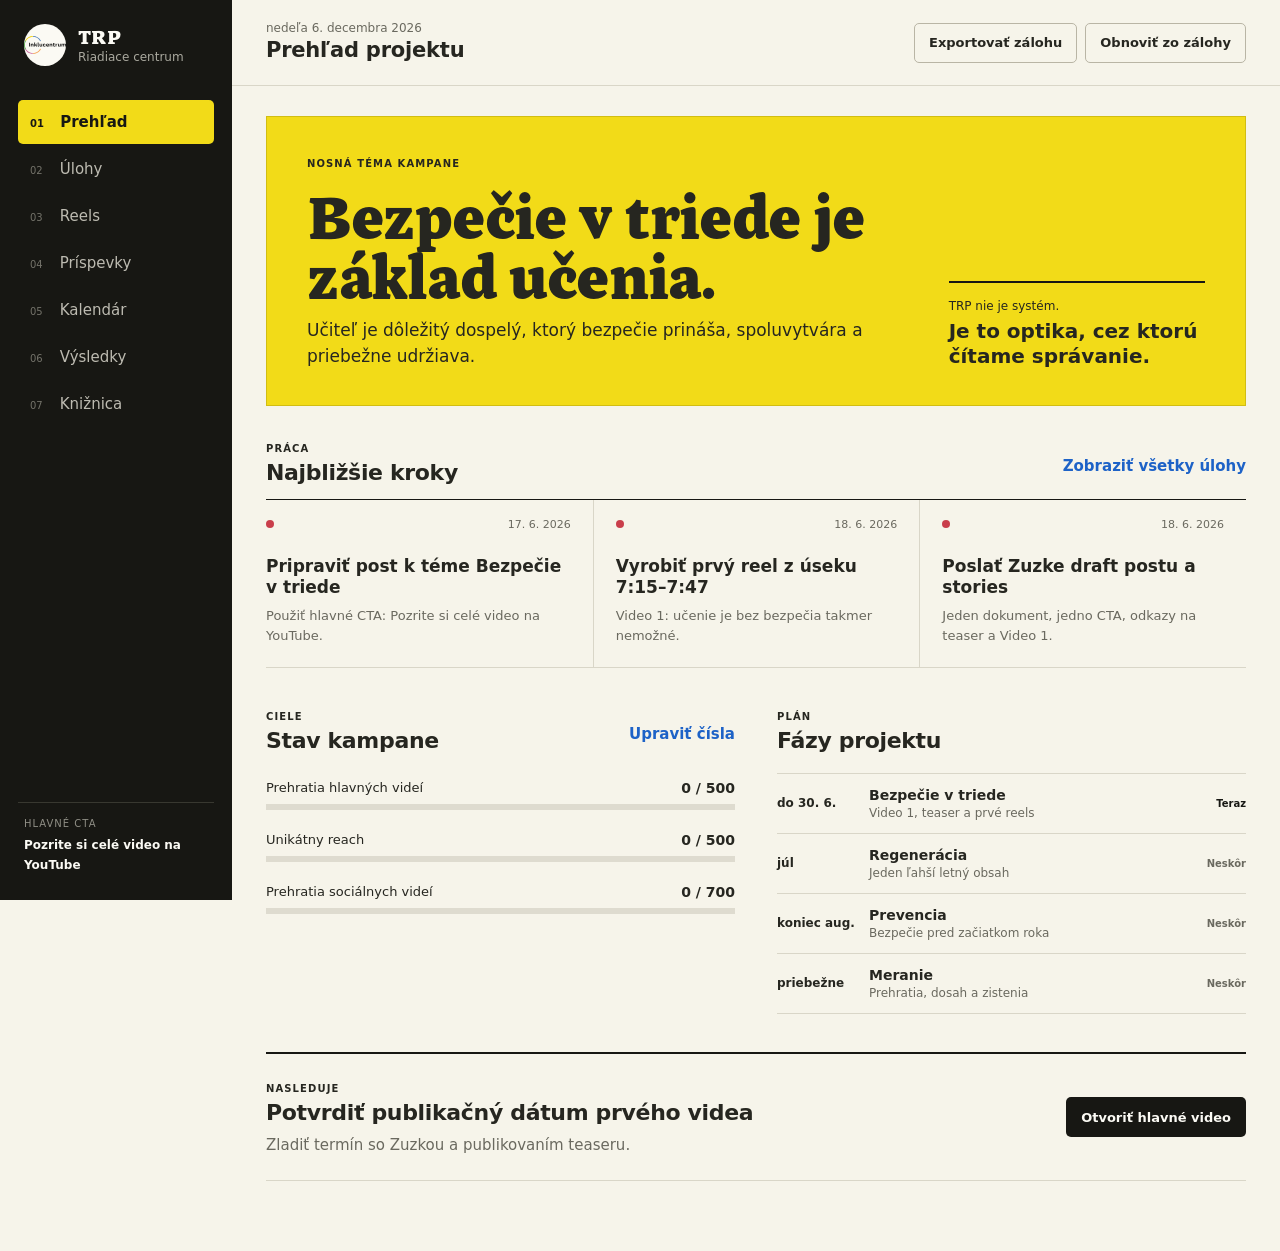
==== commit 8513c424: "Add social post planning section" ====
--- a/dashboard/index.html
+++ b/dashboard/index.html
@@ -21,10 +21,11 @@
       <nav class="nav" aria-label="Hlavná navigácia">
         <button class="nav-item active" data-view="overview"><span>01</span> Prehľad</button>
         <button class="nav-item" data-view="tasks"><span>02</span> Úlohy</button>
-        <button class="nav-item" data-view="content"><span>03</span> Obsah a strihy</button>
-        <button class="nav-item" data-view="calendar"><span>04</span> Kalendár</button>
-        <button class="nav-item" data-view="results"><span>05</span> Výsledky</button>
-        <button class="nav-item" data-view="library"><span>06</span> Knižnica</button>
+        <button class="nav-item" data-view="content"><span>03</span> Reels</button>
+        <button class="nav-item" data-view="posts"><span>04</span> Príspevky</button>
+        <button class="nav-item" data-view="calendar"><span>05</span> Kalendár</button>
+        <button class="nav-item" data-view="results"><span>06</span> Výsledky</button>
+        <button class="nav-item" data-view="library"><span>07</span> Knižnica</button>
       </nav>
 
       <div class="sidebar-foot">
@@ -127,6 +128,25 @@
         </div>
         <div class="video-tabs" id="videoTabs"></div>
         <div id="videoDetail"></div>
+      </section>
+
+      <section class="view" id="posts">
+        <div class="content-intro">
+          <div>
+            <span class="section-kicker">Carousely a statické posty</span>
+            <h2>Témy, ktoré potrebujú viac priestoru</h2>
+            <p>Návrhy vychádzajú priamo z videí, ale ich pointa funguje lepšie rozdelená do slidov alebo vysvetlená v texte.</p>
+          </div>
+        </div>
+        <div class="post-filters" id="postFilters">
+          <button class="filter active" data-post-filter="all">Všetky</button>
+          <button class="filter" data-post-filter="carousel">Carousely</button>
+          <button class="filter" data-post-filter="static">Statické posty</button>
+        </div>
+        <div class="posts-layout">
+          <div class="post-index" id="postIndex"></div>
+          <div class="post-detail" id="postDetail"></div>
+        </div>
       </section>
 
       <section class="view" id="calendar">
--- a/dashboard/styles.css
+++ b/dashboard/styles.css
@@ -341,6 +341,107 @@
 .clip p { color: var(--muted); font-size: 13px; line-height: 1.5; }
 .clip-hook { margin-top: 14px; color: var(--ink) !important; }
 .clip-actions { display: flex; justify-content: space-between; align-items: center; gap: 10px; margin-top: 14px; font-size: 12px; color: var(--muted); }
+
+.post-filters {
+  display: flex;
+  gap: 4px;
+  border-bottom: 1px solid var(--line-dark);
+  margin-bottom: 0;
+}
+.posts-layout {
+  display: grid;
+  grid-template-columns: 310px minmax(0, 1fr);
+  gap: 38px;
+}
+.post-index {
+  border-right: 1px solid var(--line);
+  padding-right: 20px;
+}
+.post-index-item {
+  width: 100%;
+  border: 0;
+  border-bottom: 1px solid var(--line);
+  background: transparent;
+  padding: 17px 14px 17px 0;
+  text-align: left;
+  cursor: pointer;
+}
+.post-index-item:hover { background: rgba(255,255,255,.35); }
+.post-index-item.active {
+  box-shadow: inset 3px 0 0 var(--yellow);
+  padding-left: 14px;
+}
+.post-index-item span, .post-index-item small {
+  display: block;
+  color: var(--muted);
+  font-size: 10px;
+}
+.post-index-item strong {
+  display: block;
+  margin: 6px 0;
+  font-size: 14px;
+  line-height: 1.3;
+}
+.post-detail { min-width: 0; padding-top: 25px; }
+.post-detail-head {
+  display: flex;
+  justify-content: space-between;
+  align-items: start;
+  gap: 24px;
+  padding-bottom: 19px;
+  border-bottom: 2px solid var(--black);
+}
+.post-detail-head h3 {
+  margin: 6px 0 0;
+  font-size: 28px;
+  line-height: 1.08;
+  letter-spacing: -.025em;
+}
+.post-reasoning { margin: 0; }
+.post-reasoning > div {
+  display: grid;
+  grid-template-columns: 145px 1fr;
+  gap: 22px;
+  border-bottom: 1px solid var(--line);
+  padding: 15px 0;
+}
+.post-reasoning dt {
+  color: var(--muted);
+  font-size: 11px;
+  font-weight: 700;
+  text-transform: uppercase;
+  letter-spacing: .06em;
+}
+.post-reasoning dd { margin: 0; line-height: 1.55; font-size: 13px; }
+.post-reasoning a { color: var(--blue); }
+.slide-plan { margin-top: 30px; }
+.post-section-title {
+  display: flex;
+  justify-content: space-between;
+  align-items: baseline;
+  border-bottom: 1px solid var(--line-dark);
+  padding-bottom: 9px;
+}
+.post-section-title strong { font-size: 11px; color: var(--muted); }
+.slide-plan ol { list-style: none; margin: 0; padding: 0; counter-reset: slides; }
+.slide-plan li {
+  counter-increment: slides;
+  display: grid;
+  grid-template-columns: 36px 1fr;
+  gap: 12px;
+  border-bottom: 1px solid var(--line);
+  padding: 13px 0;
+  line-height: 1.45;
+}
+.slide-plan li::before {
+  content: counter(slides, decimal-leading-zero);
+  color: var(--muted);
+  font-size: 11px;
+  padding-top: 2px;
+}
+.draft-field { margin-top: 32px; }
+.draft-field textarea { line-height: 1.55; font-size: 14px; }
+.draft-field small { color: var(--muted); font-weight: 400; }
 
 .calendar-list { border-top: 1px solid var(--line-dark); }
 .calendar-item {
@@ -488,6 +589,23 @@
   .action-card, .action-card + .action-card { min-height: auto; padding: 17px 0; border-left: 0; }
   .dashboard-grid { gap: 34px; }
   .video-layout { grid-template-columns: 1fr; }
+  .posts-layout { grid-template-columns: 1fr; gap: 24px; }
+  .post-index {
+    border-right: 0;
+    border-bottom: 1px solid var(--line-dark);
+    padding-right: 0;
+    display: flex;
+    overflow-x: auto;
+  }
+  .post-index-item {
+    flex: 0 0 250px;
+    border-right: 1px solid var(--line);
+    border-bottom: 0;
+    padding: 14px;
+  }
+  .post-index-item.active { box-shadow: inset 0 -3px 0 var(--yellow); }
+  .post-detail { padding-top: 0; }
+  .post-reasoning > div { grid-template-columns: 1fr; gap: 5px; }
   .video-summary, .result-note { position: static; }
   .task-item { grid-template-columns: auto 1fr auto; }
   .task-phase, .task-due { display: none; }
